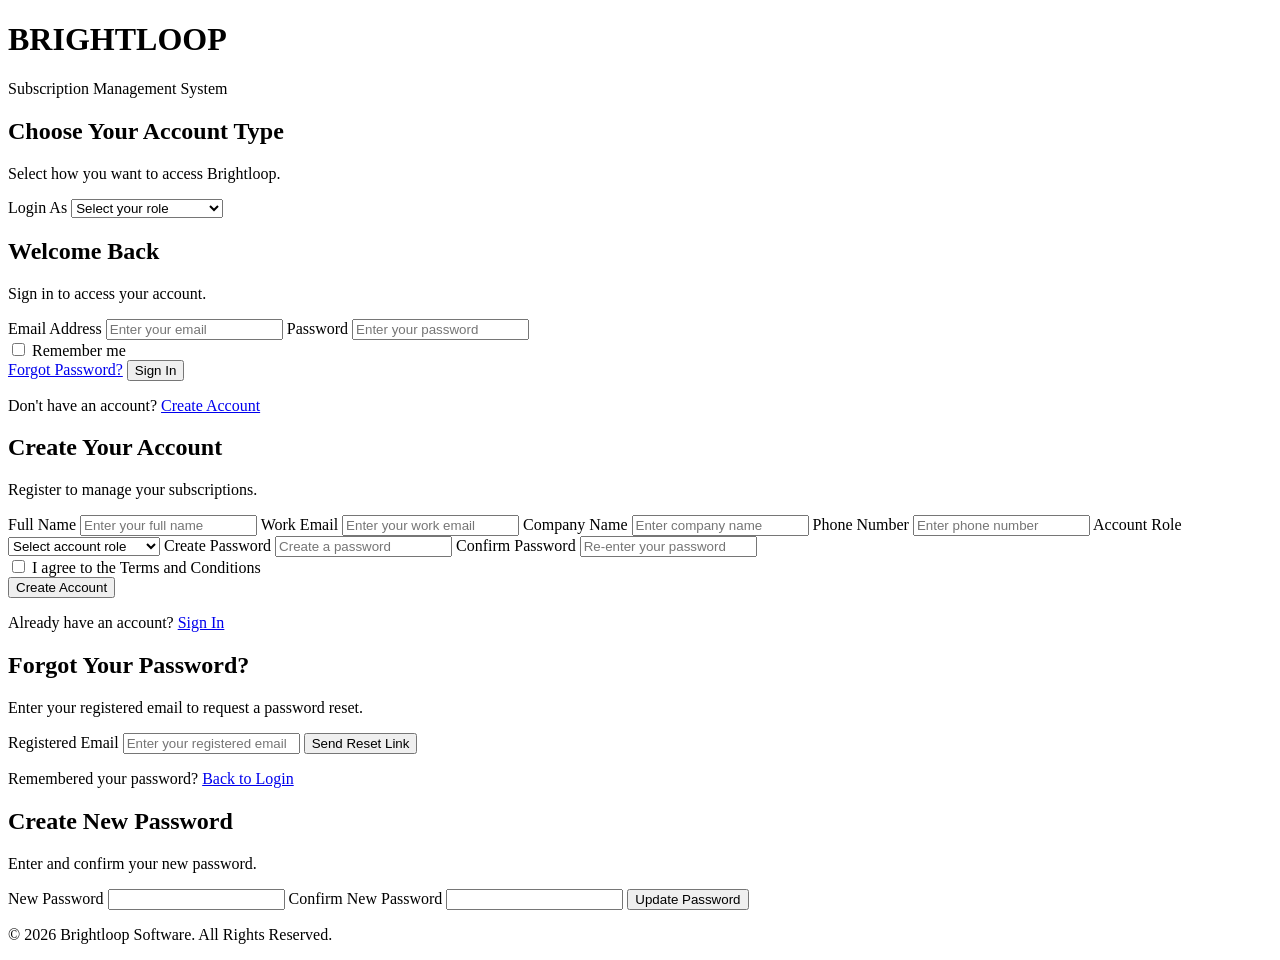
==== auth.html @ cadcc222 "Initial authorization page" ====
<!DOCTYPE html>
<html lang="en">

<head>
    <meta charset="UTF-8">
    <meta name="viewport" content="width=device-width, initial-scale=1.0">
    <title>Brightloop | Authentication</title>
    <link rel="stylesheet" href="auth.css">
</head>

<body>

    <header>
        <h1>BRIGHTLOOP</h1>
        <p>Subscription Management System</p>
    </header>

    <main>

        <!-- ROLE-BASED ENTRY -->
        <section id="role-selection">
            <h2>Choose Your Account Type</h2>
            <p>Select how you want to access Brightloop.</p>

            <form action="#" method="post">

                <label for="user-role">Login As</label>
                <select id="user-role" name="role" required>
                    <option value="" disabled selected>Select your role</option>
                    <option value="admin">Administrator</option>
                    <option value="manager">Subscription Manager</option>
                    <option value="finance">Finance Team</option>
                    <option value="customer">Customer</option>
                </select>

            </form>
        </section>


        <!-- LOGIN FORM -->
        <section id="login">
            <h2>Welcome Back</h2>
            <p>Sign in to access your account.</p>

            <form action="#" method="post">

                <label for="login-email">Email Address</label>
                <input
                    type="email"
                    id="login-email"
                    name="email"
                    placeholder="Enter your email"
                    autocomplete="username"
                    required
                >

                <label for="login-password">Password</label>
                <input
                    type="password"
                    id="login-password"
                    name="password"
                    placeholder="Enter your password"
                    autocomplete="current-password"
                    required
                    minlength="8"
                >

                <div>
                    <input type="checkbox" id="remember-me" name="remember">
                    <label for="remember-me">Remember me</label>
                </div>

                <a href="#reset">Forgot Password?</a>

                <button type="submit">Sign In</button>

            </form>

            <p>Don't have an account?
                <a href="#register">Create Account</a>
            </p>
        </section>


        <!-- REGISTRATION FORM -->
        <section id="register">
            <h2>Create Your Account</h2>
            <p>Register to manage your subscriptions.</p>

            <form action="#" method="post">

                <label for="full-name">Full Name</label>
                <input
                    type="text"
                    id="full-name"
                    name="full_name"
                    placeholder="Enter your full name"
                    autocomplete="name"
                    required
                    minlength="2"
                >

                <label for="work-email">Work Email</label>
                <input
                    type="email"
                    id="work-email"
                    name="email"
                    placeholder="Enter your work email"
                    autocomplete="email"
                    required
                >

                <label for="company-name">Company Name</label>
                <input
                    type="text"
                    id="company-name"
                    name="company"
                    placeholder="Enter company name"
                    required
                >

                <label for="phone">Phone Number</label>
                <input
                    type="tel"
                    id="phone"
                    name="phone"
                    placeholder="Enter phone number"
                    pattern="[0-9]{10}"
                    maxlength="10"
                    required
                >

                <label for="new-role">Account Role</label>
                <select id="new-role" name="role" required>
                    <option value="" disabled selected>Select account role</option>
                    <option value="manager">Subscription Manager</option>
                    <option value="finance">Finance Team</option>
                    <option value="customer">Customer</option>
                </select>

                <label for="new-password">Create Password</label>
                <input
                    type="password"
                    id="new-password"
                    name="password"
                    placeholder="Create a password"
                    autocomplete="new-password"
                    minlength="8"
                    required
                >

                <label for="confirm-password">Confirm Password</label>
                <input
                    type="password"
                    id="confirm-password"
                    name="confirm_password"
                    placeholder="Re-enter your password"
                    autocomplete="new-password"
                    minlength="8"
                    required
                >

                <div>
                    <input type="checkbox" id="terms" name="terms" required>
                    <label for="terms">I agree to the Terms and Conditions</label>
                </div>

                <button type="submit">Create Account</button>

            </form>

            <p>Already have an account?
                <a href="#login">Sign In</a>
            </p>
        </section>


        <!-- PASSWORD RESET FORM -->
        <section id="reset">
            <h2>Forgot Your Password?</h2>
            <p>Enter your registered email to request a password reset.</p>

            <form action="#" method="post">

                <label for="reset-email">Registered Email</label>
                <input
                    type="email"
                    id="reset-email"
                    name="email"
                    placeholder="Enter your registered email"
                    autocomplete="email"
                    required
                >

                <button type="submit">Send Reset Link</button>

            </form>

            <p>Remembered your password?
                <a href="#login">Back to Login</a>
            </p>
        </section>


        <!-- SET NEW PASSWORD -->
        <section id="new-password-section">
            <h2>Create New Password</h2>
            <p>Enter and confirm your new password.</p>

            <form action="#" method="post">

                <label for="password-new">New Password</label>
                <input
                    type="password"
                    id="password-new"
                    name="new_password"
                    autocomplete="new-password"
                    minlength="8"
                    required
                >

                <label for="password-confirm">Confirm New Password</label>
                <input
                    type="password"
                    id="password-confirm"
                    name="confirm_new_password"
                    autocomplete="new-password"
                    minlength="8"
                    required
                >

                <button type="submit">Update Password</button>

            </form>
        </section>

    </main>

    <footer>
        <p>&copy; 2026 Brightloop Software. All Rights Reserved.</p>
    </footer>

</body>
</html>
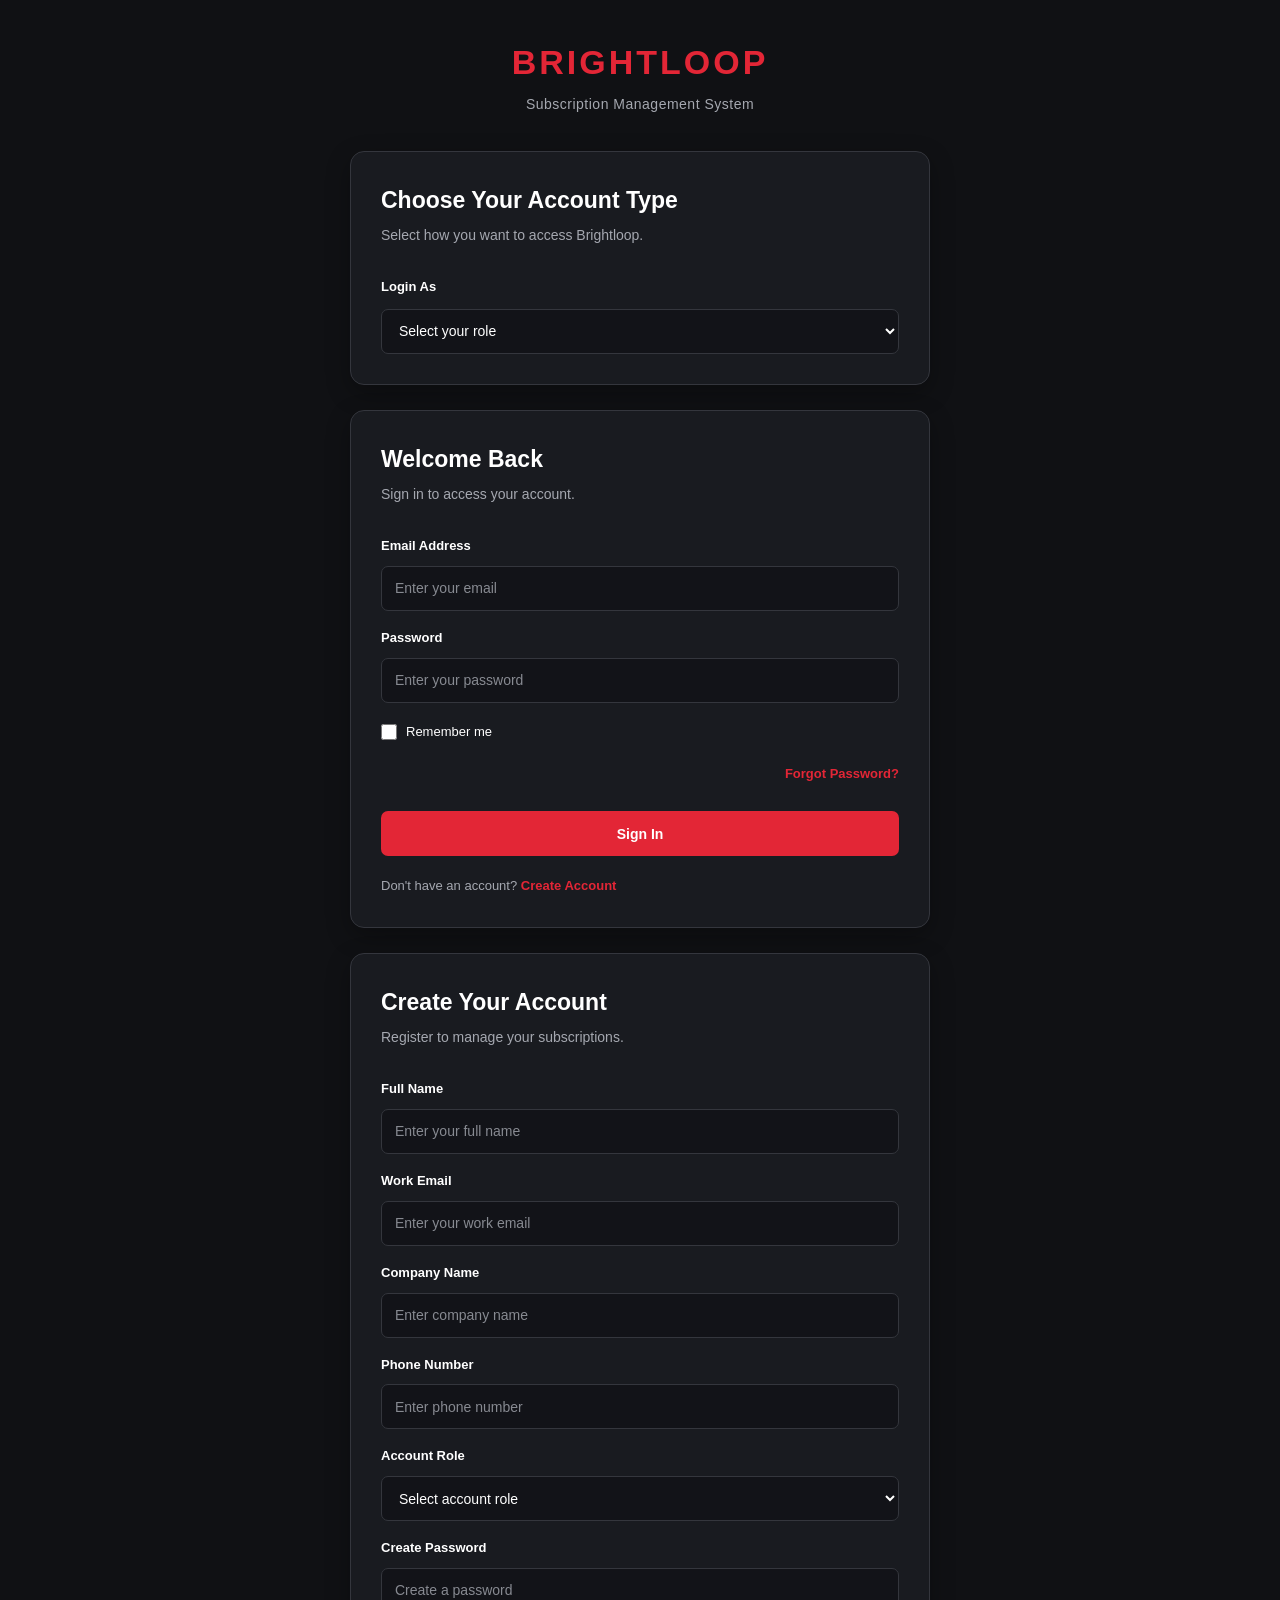
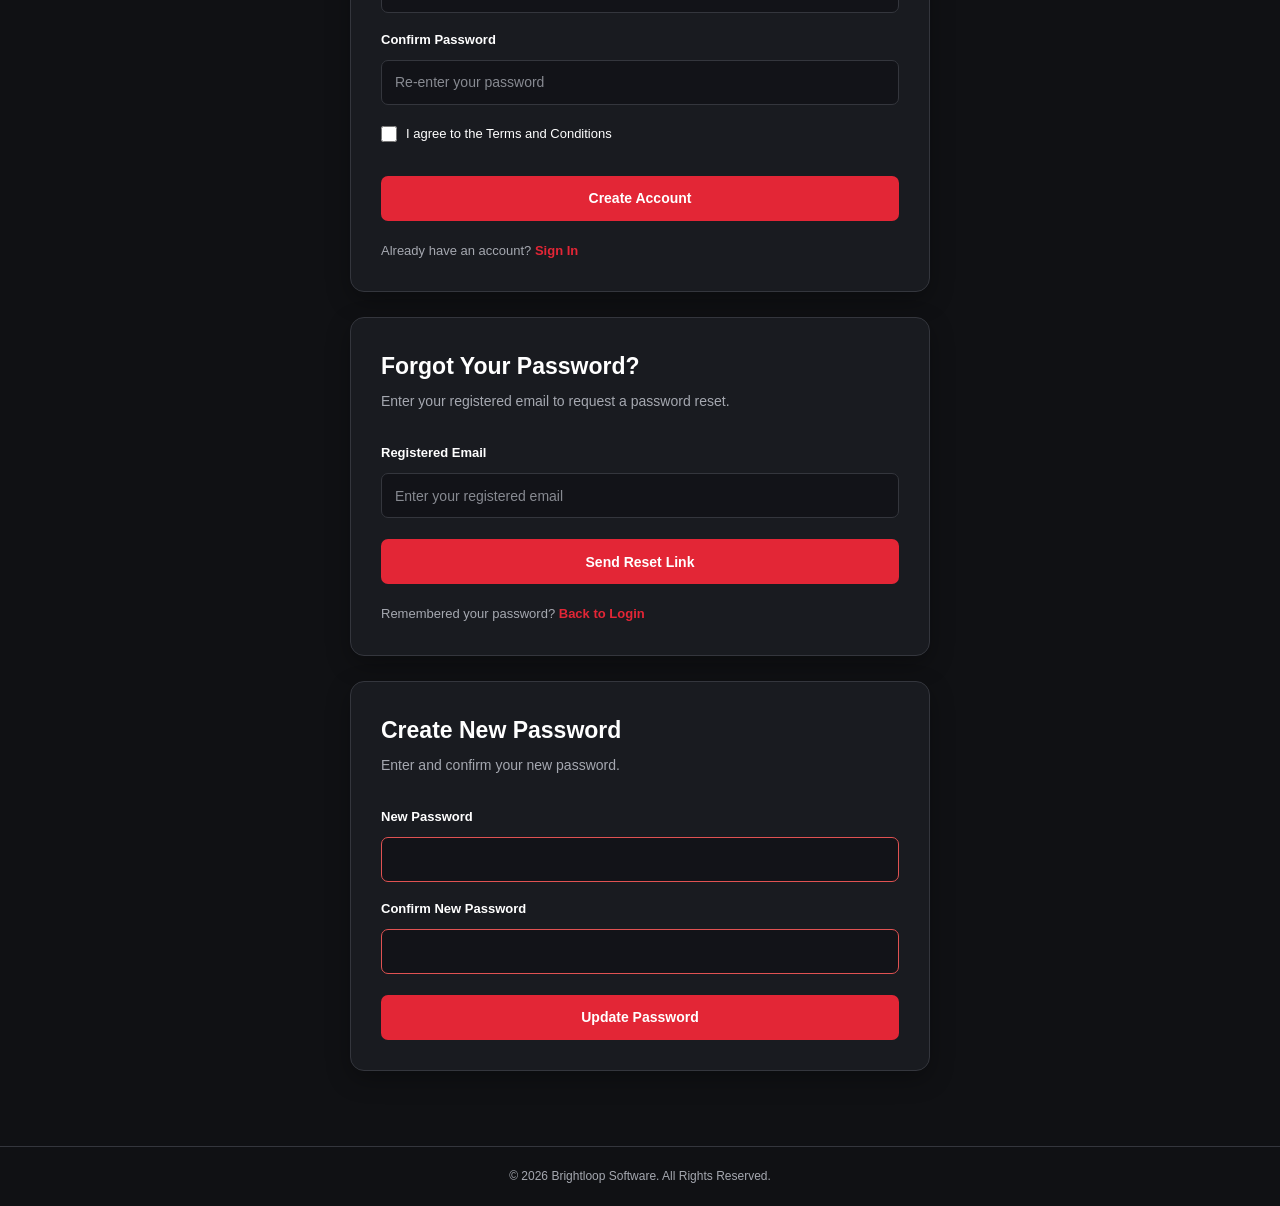
==== commit 1e53c3e0: "updated authentication page HTML structure" ====
--- a/auth.html
+++ b/auth.html
@@ -6,7 +6,7 @@
     <meta charset="UTF-8">
     <meta name="viewport" content="width=device-width, initial-scale=1.0">
     <title>Brightloop | Authentication</title>
-    <link rel="stylesheet" href="auth.css">
+    <link rel="stylesheet" href="css/auth.css">
 </head>
 
 <body>
--- a/css/auth.css
+++ b/css/auth.css
@@ -0,0 +1,298 @@
+
+/* =========================================
+   BRIGHTLOOP - AUTHENTICATION STYLES
+   ========================================= */
+
+/* 1. THEME VARIABLES */
+
+:root {
+    --bg: #101114;
+    --surface: #191b20;
+    --surface-hover: #22252c;
+    --text: #ffffff;
+    --muted: #a5a8b0;
+    --border: #34363d;
+    --input-bg: #121318;
+    --accent: #e32636;
+    --accent-hover: #c71929;
+    --shadow: rgba(0, 0, 0, 0.3);
+}
+
+[data-theme="light"] {
+    --bg: #f4f5f8;
+    --surface: #ffffff;
+    --surface-hover: #f0f1f4;
+    --text: #191b22;
+    --muted: #707582;
+    --border: #dfe1e7;
+    --input-bg: #f8f9fb;
+    --accent: #d7192d;
+    --accent-hover: #b91426;
+    --shadow: rgba(0, 0, 0, 0.07);
+}
+
+/* 2. GENERAL RESET */
+
+* {
+    margin: 0;
+    padding: 0;
+    box-sizing: border-box;
+}
+
+html {
+    scroll-behavior: smooth;
+}
+
+body {
+    min-height: 100vh;
+    background: var(--bg);
+    color: var(--text);
+    font-family: "Segoe UI", Arial, sans-serif;
+    line-height: 1.6;
+    transition: background 0.3s ease, color 0.3s ease;
+}
+
+/* 3. HEADER */
+
+header {
+    text-align: center;
+    padding: 35px 20px 25px;
+}
+
+header h1 {
+    font-size: 34px;
+    font-weight: 800;
+    letter-spacing: 3px;
+    color: var(--accent);
+}
+
+header p {
+    color: var(--muted);
+    font-size: 14px;
+    margin-top: 4px;
+    letter-spacing: 0.5px;
+}
+
+/* 4. MAIN LAYOUT */
+
+main {
+    width: 100%;
+    max-width: 620px;
+    margin: 0 auto;
+    padding: 10px 20px 50px;
+}
+
+/* 5. FORM SECTIONS */
+
+section {
+    background: var(--surface);
+    border: 1px solid var(--border);
+    border-radius: 14px;
+    padding: 30px;
+    margin-bottom: 25px;
+    box-shadow: 0 8px 25px var(--shadow);
+    transition: background 0.3s ease, border 0.3s ease;
+}
+
+section h2 {
+    font-size: 23px;
+    font-weight: 700;
+    margin-bottom: 5px;
+}
+
+section > p {
+    color: var(--muted);
+    font-size: 14px;
+    margin-bottom: 23px;
+}
+
+/* 6. FORM ELEMENTS */
+
+form {
+    display: flex;
+    flex-direction: column;
+    gap: 9px;
+}
+
+label {
+    color: var(--text);
+    font-size: 13px;
+    font-weight: 600;
+    margin-top: 8px;
+}
+
+input:not([type="checkbox"]),
+select {
+    width: 100%;
+    height: 45px;
+    padding: 0 13px;
+    border: 1px solid var(--border);
+    border-radius: 7px;
+    background: var(--input-bg);
+    color: var(--text);
+    font-size: 14px;
+    outline: none;
+    transition: border 0.2s ease, box-shadow 0.2s ease;
+}
+
+input::placeholder {
+    color: var(--muted);
+    opacity: 0.8;
+}
+
+select {
+    cursor: pointer;
+}
+
+input:focus,
+select:focus {
+    border-color: var(--accent);
+    box-shadow: 0 0 0 3px rgba(227, 38, 54, 0.12);
+}
+
+input:invalid:not(:placeholder-shown) {
+    border-color: #e05252;
+}
+
+/* 7. CHECKBOXES */
+
+form div {
+    display: flex;
+    align-items: center;
+    gap: 9px;
+    margin: 10px 0;
+}
+
+input[type="checkbox"] {
+    width: 16px;
+    height: 16px;
+    accent-color: var(--accent);
+    cursor: pointer;
+}
+
+form div label {
+    margin: 0;
+    font-weight: 400;
+    font-size: 13px;
+    cursor: pointer;
+}
+
+/* 8. BUTTONS */
+
+button {
+    min-height: 45px;
+    padding: 10px 18px;
+    border: none;
+    border-radius: 7px;
+    background: var(--accent);
+    color: #ffffff;
+    font-size: 14px;
+    font-weight: 700;
+    cursor: pointer;
+    margin-top: 12px;
+    transition: background 0.2s ease, transform 0.2s ease;
+}
+
+button:hover {
+    background: var(--accent-hover);
+    transform: translateY(-1px);
+}
+
+button:active {
+    transform: translateY(0);
+}
+
+button:focus-visible,
+a:focus-visible {
+    outline: 2px solid var(--accent);
+    outline-offset: 3px;
+}
+
+/* 9. LINKS */
+
+a {
+    color: var(--accent);
+    font-size: 13px;
+    font-weight: 600;
+    text-decoration: none;
+    transition: color 0.2s ease;
+}
+
+a:hover {
+    color: var(--accent-hover);
+    text-decoration: underline;
+}
+
+section form + p {
+    margin-top: 20px;
+    margin-bottom: 0;
+    font-size: 13px;
+    color: var(--muted);
+}
+
+section form a {
+    align-self: flex-end;
+    margin: 3px 0 5px;
+}
+
+/* 10. ROLE SELECTION */
+
+#role-selection {
+    text-align: left;
+}
+
+#role-selection select {
+    margin-top: 2px;
+}
+
+/* 11. FOOTER */
+
+footer {
+    text-align: center;
+    padding: 20px;
+    border-top: 1px solid var(--border);
+    color: var(--muted);
+    font-size: 12px;
+}
+
+/* 12. RESPONSIVE DESIGN */
+
+@media (max-width: 600px) {
+
+    header {
+        padding: 25px 15px 20px;
+    }
+
+    header h1 {
+        font-size: 28px;
+    }
+
+    main {
+        padding: 10px 14px 35px;
+    }
+
+    section {
+        padding: 22px 18px;
+        border-radius: 11px;
+    }
+
+    section h2 {
+        font-size: 20px;
+    }
+
+    input:not([type="checkbox"]),
+    select {
+        height: 44px;
+    }
+}
+
+@media (max-width: 360px) {
+
+    section {
+        padding: 18px 14px;
+    }
+
+    header h1 {
+        font-size: 25px;
+    }
+}
